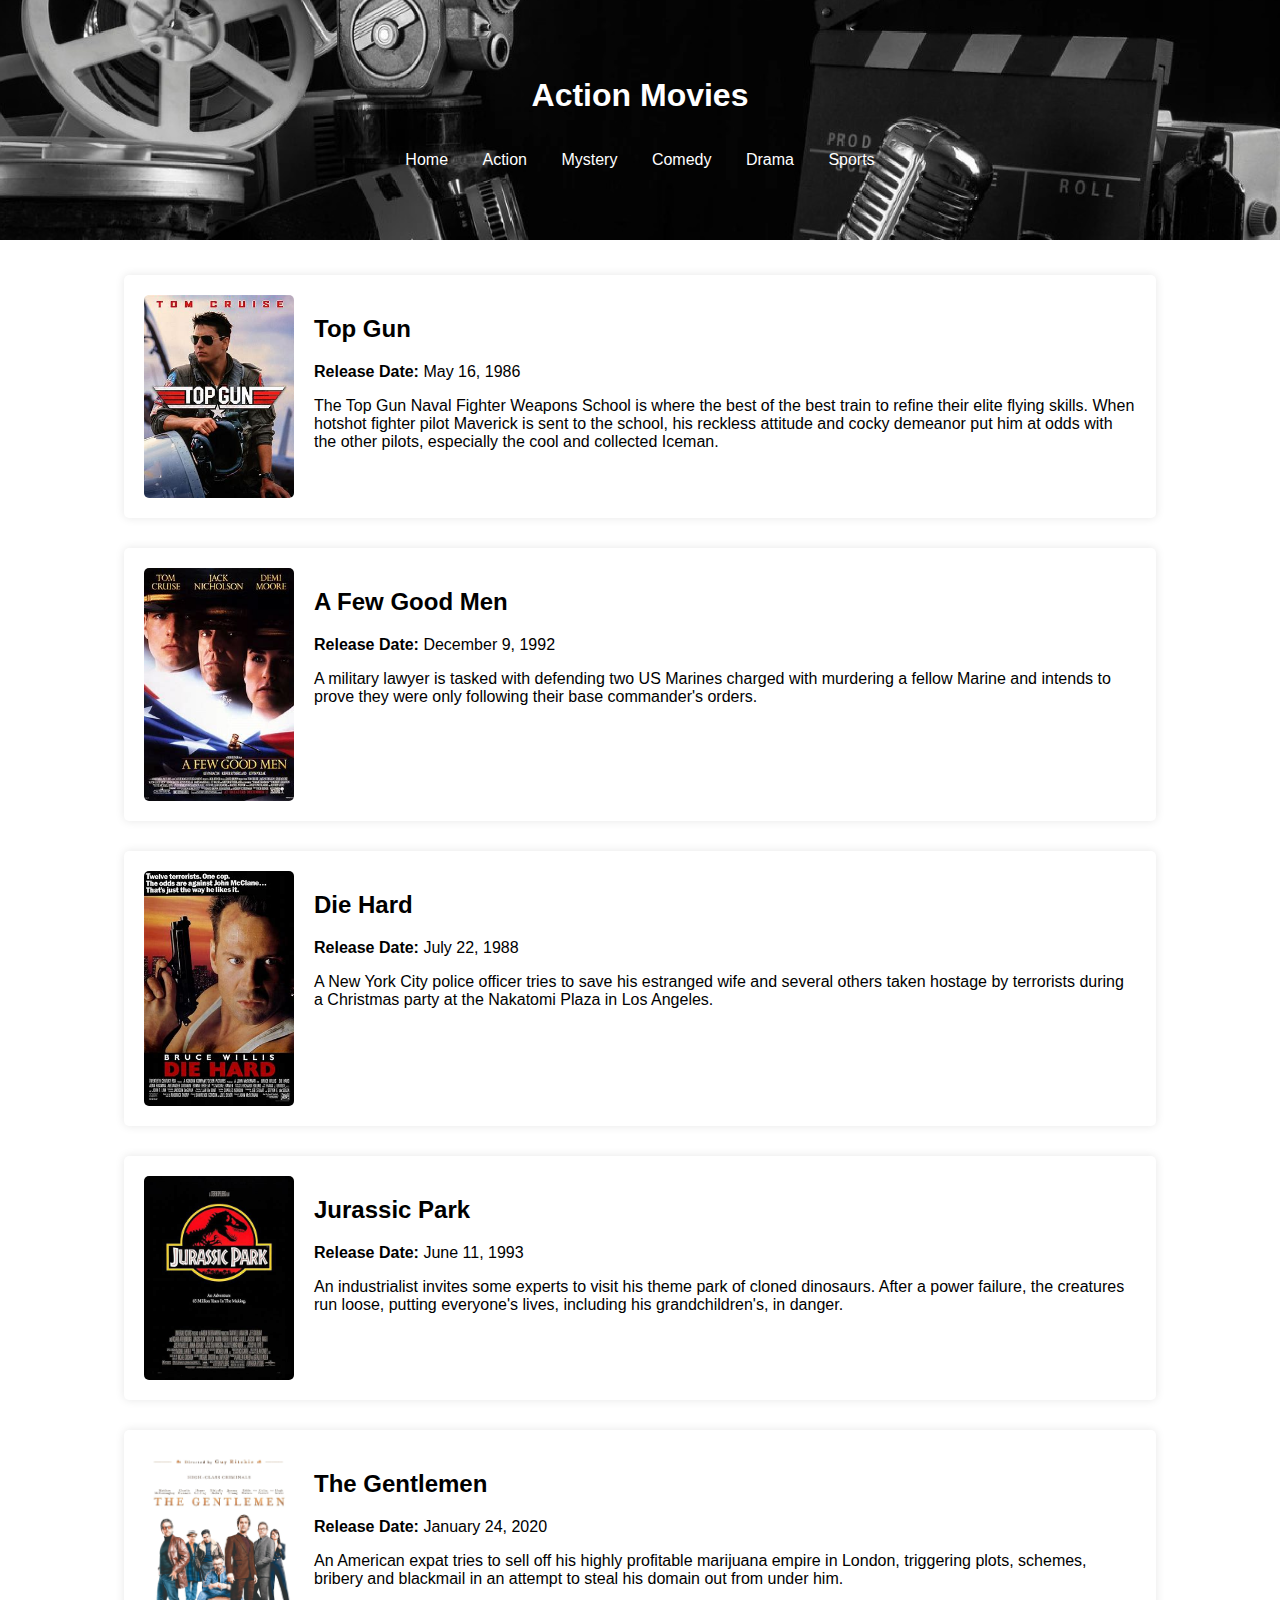
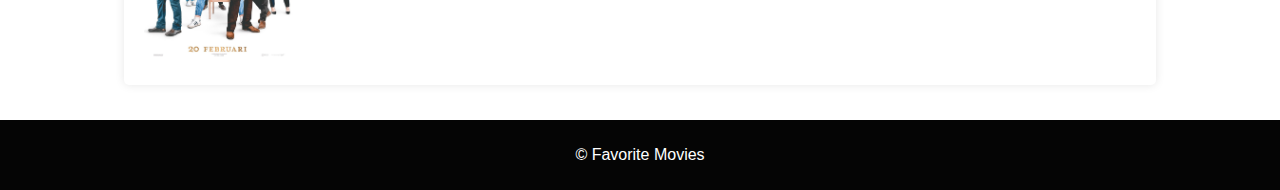
==== action.html @ 1921f614 "Add files via upload" ====
<!DOCTYPE html>
<html lang="en">
<head>
    <meta charset="UTF-8">
    <meta name="viewport" content="width=device-width, initial-scale=1.0">
    <title>Genre - Action</title>
    <link rel="stylesheet" href="styles.css">
</head>
<body>
    <header>
        <h1>Action Movies</h1>
        <nav>
            <ul>
                <li><a href="index.html">Home</a></li>
                <li><a href="action.html">Action</a></li>
                <li><a href="mystery.html">Mystery</a></li>
                <li><a href="comedy.html">Comedy</a></li>
                <li><a href="drama2.html">Drama</a></li>
                <li><a href="sports.html">Sports</a></li>
            </ul>
        </nav>
    </header>
    
    <main id="reviews">
        <section class="movie">
            <img src="topgun.jpg" alt="Movie 1">
            <div class="movie-info">
                <h2>Top Gun</h2>
                <p><strong>Release Date:</strong> May 16, 1986</p>
                <p>The Top Gun Naval Fighter Weapons School is where the best of the best train to refine their elite flying skills. When hotshot fighter pilot Maverick is sent to the school, his reckless attitude and cocky demeanor put him at odds with the other pilots, especially the cool and collected Iceman.</p>
            </div>
        </section>
        
        <section class="movie">
            <img src="afewgoodmen.jpg" alt="Movie 2">
            <div class="movie-info">
                <h2>A Few Good Men</h2>
                <p><strong>Release Date:</strong> December 9, 1992</p>
                <p>A military lawyer is tasked with defending two US Marines charged with murdering a fellow Marine and intends to prove they were only following their base commander's orders.</p>
            </div>
        </section>
        
        <section class="movie">
            <img src="diehard.jpg" alt="Movie 3">
            <div class="movie-info">
                <h2>Die Hard</h2>
                <p><strong>Release Date:</strong> July 22, 1988</p>
                <p>A New York City police officer tries to save his estranged wife and several others taken hostage by terrorists during a Christmas party at the Nakatomi Plaza in Los Angeles.</p>
            </div>
        </section>
        
        <section class="movie">
            <img src="jurassicpark.jpg" alt="Movie 4">
            <div class="movie-info">
                <h2>Jurassic Park</h2>
                <p><strong>Release Date:</strong> June 11, 1993</p>
                <p>An industrialist invites some experts to visit his theme park of cloned dinosaurs. After a power failure, the creatures run loose, putting everyone's lives, including his grandchildren's, in danger.</p>
            </div>
        </section>

        <section class="movie">
            <img src="thegentlemen.jpg" alt="Movie 5">
            <div class="movie-info">
                <h2>The Gentlemen</h2>
                <p><strong>Release Date:</strong> January 24, 2020</p>
                <p>An American expat tries to sell off his highly profitable marijuana empire in London, triggering plots, schemes, bribery and blackmail in an attempt to steal his domain out from under him.</p>
            </div>
        </section>
    </main>
    
    <footer>
        <p>&copy; Favorite Movies</p>
    </footer>
</body>
</html>
---- styles.css ----
body {
    font-family: Arial, sans-serif;
    margin: 0;
    padding: 0;
    background-color: white;
}

header {
    background: #35424a;
    color: #ffffff;
    padding: 20px 0;
    text-align: center;
    background-image: url(header3.PNG);
    background-size: cover;
    background-position: center;
    background-repeat: no-repeat;
    height: 200px;
    display: flex; /* Use flexbox for centering */
    flex-direction: column; /* Stack elements vertically */
    justify-content: center; /* Center vertically */
    align-items: center; /* Center horizontally */
}

nav ul {
    list-style: none;
    padding: 0;
}

nav ul li {
    display: inline;
    margin: 0 15px;
}

nav ul li a {
    color: #ffffff;
    text-decoration: none;
}

section {
    margin: 20px auto;
    padding: 20px;
    background: #ffffff;
    border-radius: 5px;
    box-shadow: 0 0 10px rgba(0, 0, 0, 0.1);
}

footer {
    text-align: center;
    padding: 10px 0;
    background: #050505;
    color: #ffffff;
    width: 100%;
    bottom: 0;
}

main {
    padding: 20px;
}

#reviews {
    padding: 20px;
    display: flex;
    flex-direction: column;
    align-items: center;
}

.movie {
    background: #ffffff;
    border-radius: 5px;
    box-shadow: 0 0 10px rgba(0, 0, 0, 0.1);
    margin: 15px;
    padding: 20px;
    display: flex;
    width: 80%;
}

.movie img {
    max-width: 150px;
    border-radius: 5px;
    margin-right: 20px;
}

.movie-info {
    flex: 1;
}

.container {
    display: flex;
    height: calc(100vh - 40px); /* Adjust height based on padding */
}

.left-column {
    width: 30%;
    padding: 20px;
    background: #ffffff;
    border-radius: 5px;
    box-shadow: 0 0 10px rgba(0, 0, 0, 0.1);
    padding: 20px, 20px, 20px, 20px;
}

.right-column {
    width: 66%;
    background-color: #e2e2e2;
    padding: 20px, 20px, 20px, 20px;
    border-radius: 5px;
    box-shadow: 0 0 10px rgba(0, 0, 0, 0.1);
}
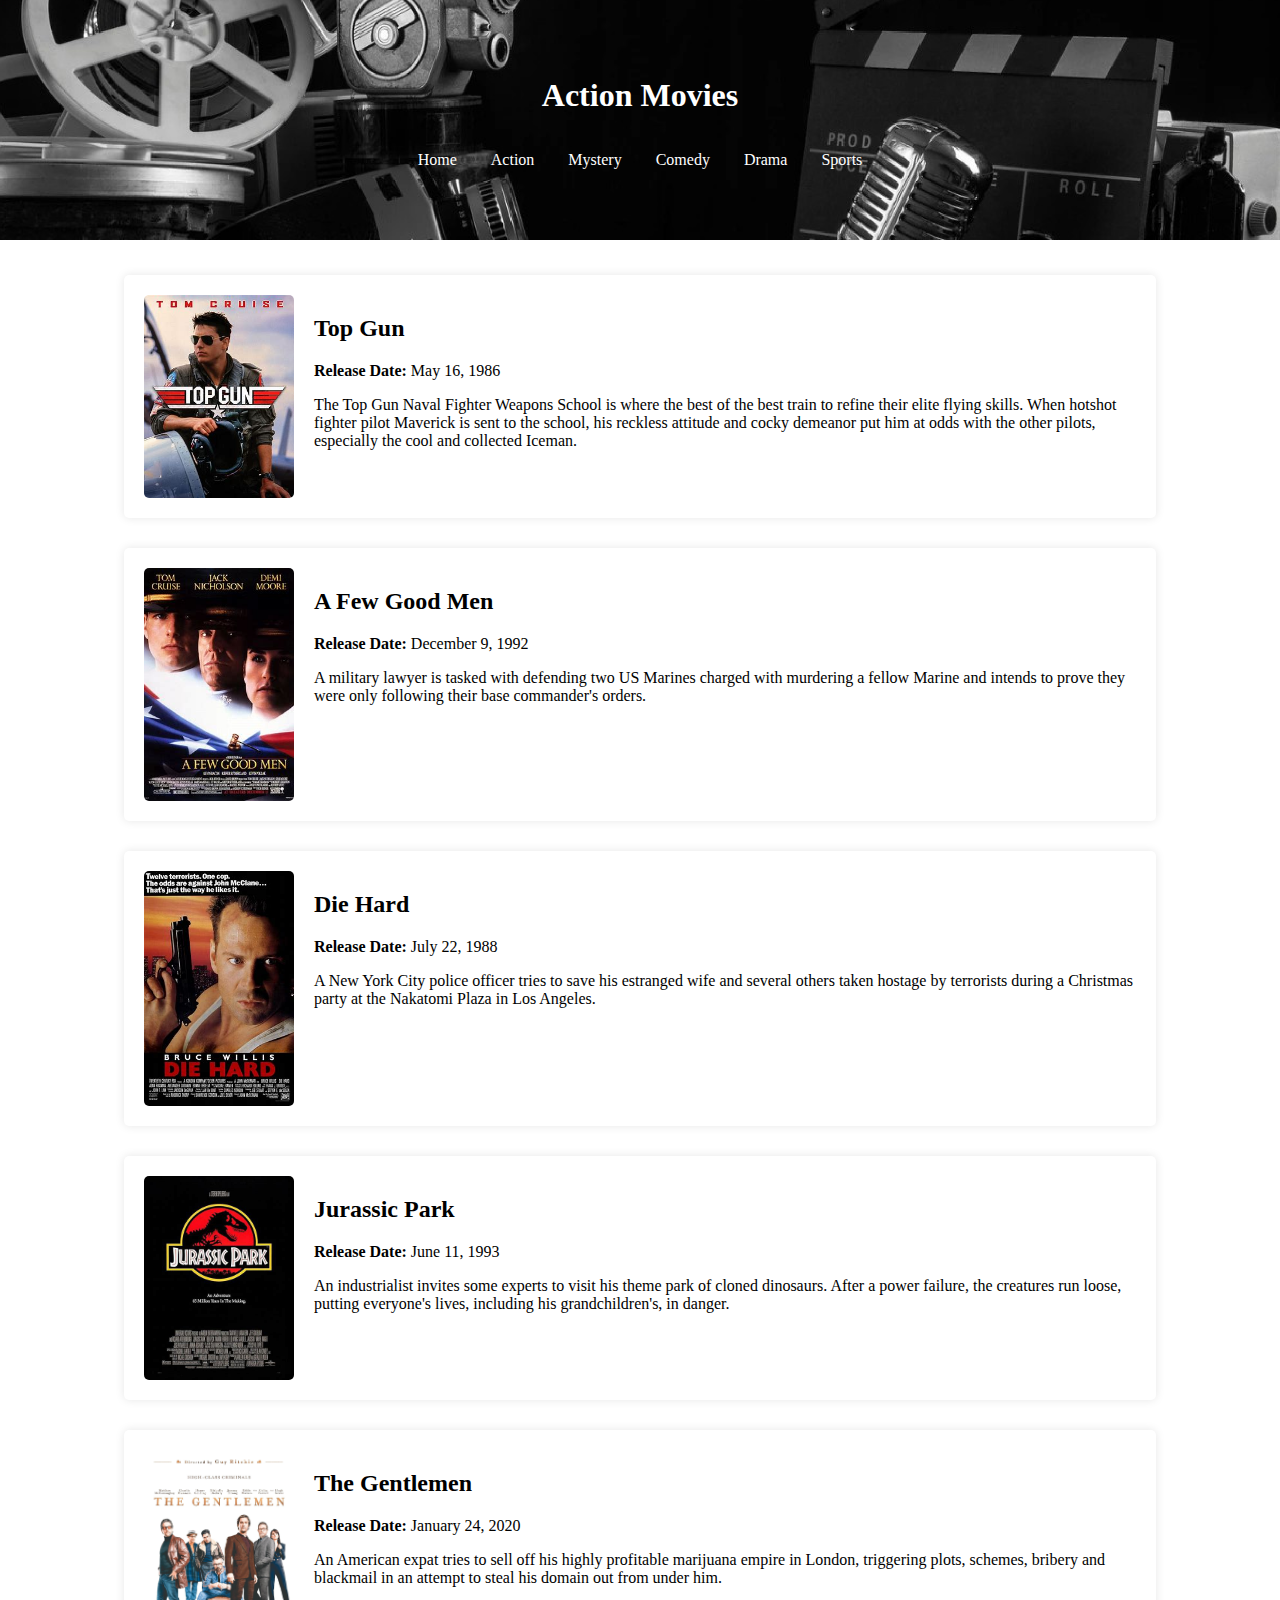
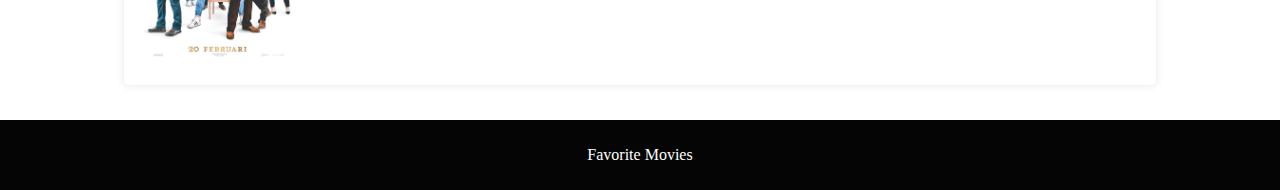
==== commit 9d7a1b6e: "Add files via upload" ====
--- a/action.html
+++ b/action.html
@@ -69,7 +69,7 @@
     </main>
     
     <footer>
-        <p>&copy; Favorite Movies</p>
+        <p>Favorite Movies</p>
     </footer>
 </body>
 </html>--- a/styles.css
+++ b/styles.css
@@ -1,5 +1,5 @@
 body {
-    font-family: Arial, sans-serif;
+    font-family: Georgia, 'Times New Roman', Times, serif;
     margin: 0;
     padding: 0;
     background-color: white;
@@ -86,22 +86,53 @@
 
 .container {
     display: flex;
-    height: calc(100vh - 40px); /* Adjust height based on padding */
+    justify-content: space-between;
+    padding: 20px;
 }
 
 .left-column {
-    width: 30%;
-    padding: 20px;
-    background: #ffffff;
+    width: 30%; /* 1/3 of the page */
+    margin-right: 20px; /* space between the columns */
+    padding: 10px; /* Optional padding */
+    height: 800px;
+    background-color: #ffffff;
     border-radius: 5px;
     box-shadow: 0 0 10px rgba(0, 0, 0, 0.1);
-    padding: 20px, 20px, 20px, 20px;
+    line-height: 3ex;
 }
 
 .right-column {
-    width: 66%;
-    background-color: #e2e2e2;
-    padding: 20px, 20px, 20px, 20px;
+    width: 70%; /* 2/3 of the page */
+    padding: 10px; /* Optional padding */
+    height: 800px;
+    background-color: #ffffff;
     border-radius: 5px;
     box-shadow: 0 0 10px rgba(0, 0, 0, 0.1);
+}
+
+.image-grid {
+    width: 100%;
+    height: 800px;
+    border-collapse: collapse; /* Removes spacing between table cells */
+    background-color: #ffffff;
+}
+
+.image-grid td {
+    padding: 2px; /* Space around images */
+    text-align: center; /* Centers the images in the cells */
+    height: 50%;
+    width: 33%;
+}
+
+.image-grid img {
+    width: 90%; /* Fixed width */
+    height: 90%; /* Fixed height */
+    object-fit: cover; /* Ensures images fill the box while maintaining aspect ratio */
+    border: 2px solid #ccc; /* Optional border around images */
+    border-radius: 5px; /* Optional rounded corners */
+    transition: transform 0.3s; /* Animation for hover effect */
+}
+
+.image-grid img:hover {
+    transform: scale(1.05); /* Zoom effect on hover */
 }